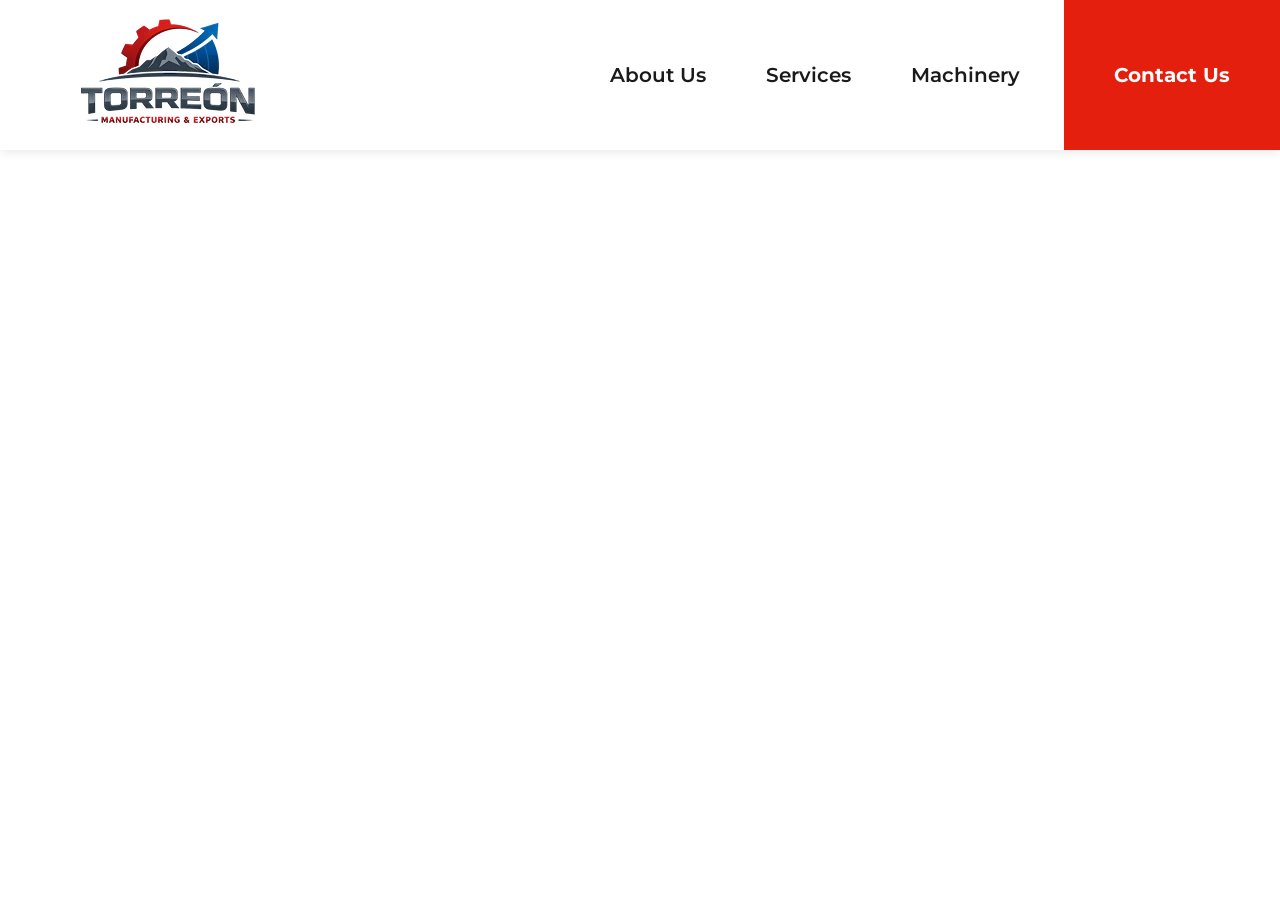
==== service.html @ be687e79 "juana la cubana hace un pulito" ====
<!DOCTYPE html>
<html lang="en">
<head>
<meta charset="UTF-8">
<meta name="viewport" content="width=device-width, initial-scale=1.0">
<title>Torreón Manufacturing & Exports</title>
<link href="https://fonts.googleapis.com/css2?family=Montserrat:wght@400;500;600;700;800&family=Open+Sans:wght@400;600&display=swap" rel="stylesheet">
<link rel="stylesheet" href="style.css">
</head>
<body>

    <nav>
  <div class="logo" onclick="showPage('home')">
    <img src="LOGO/LOGO.webp" alt="">
    
  </div>
  <div class="nav-links">
    <a onclick="showPage('home')" id="nav-about">About Us</a>
    <a onclick="showPage('services')" id="nav-services">Services</a>
    <a onclick="showPage('machinery')" id="nav-machinery">Machinery</a>
    <a class="btn-contact" onclick="openContact()">Contact Us</a>
  </div>
</nav>
    <div class="page" id="page-services">

  <div class="section-hero" style="background-image:url('https://images.unsplash.com/photo-1504328345606-18bbc8c9d7d1?w=1600&q=80');">
    <div class="section-hero-content">
      <h1>Our Services</h1>
      <p>We offer a wide range of machining, fabrication, engineering and manufacturing services for various industrial sectors. <strong>All of our services meet the highest quality standards thanks to our advanced technology and highly skilled team.</strong></p>
    </div>
  </div>

  <div class="from-facility">
    <div class="facility-left">
      <h2>From Our Facility<br>In Torreón, We Offer:</h2>
      <p>We focus on helping you maintain quality, reduce costs, and improve supply consistency.</p>
    </div>
    <ul class="facility-list">
      <li>CNC machining and precision manufacturing</li>
      <li>Production of custom components</li>
      <li>Local warehousing and inventory management</li>
      <li>Export and delivery of finished parts directly to your U.S. location</li>
    </ul>
  </div>

  <!-- CNC -->
  <div class="svc-detail">
    <img src="https://images.unsplash.com/photo-1565514020179-026b92b84bb6?w=700&q=80" alt="CNC Machining">
    <div class="svc-text">
      <h3>CNC Machining &amp; Manufacturing</h3>
      <p>We manufacture high-quality, dependable parts for U.S. companies seeking a cost-efficient and reliable partner in Mexico.</p>
    </div>
  </div>

  <!-- Custom Parts -->
  <div class="svc-detail reverse gray">
    <div class="svc-text">
      <h3>Custom Parts Manufacturing</h3>
      <p>We specialize in manufacturing custom components based on your technical requirements, drawings, or 3D models.</p>
      <p>Our team works closely with your engineers to deliver:</p>
      <ul>
        <li>Custom machined parts</li>
        <li>Prototype to production scaling</li>
        <li>Design-for-manufacturability support</li>
        <li>Parts made from a wide range of materials (steel, stainless, aluminum, alloys, etc.)</li>
      </ul>
    </div>
    <img src="https://images.unsplash.com/photo-1609220136736-443140cffec6?w=700&q=80" alt="Custom Parts">
  </div>

  <!-- Warehousing -->
  <div class="svc-detail">
    <img src="https://images.unsplash.com/photo-1586528116311-ad8dd3c8310d?w=700&q=80" alt="Warehousing">
    <div class="svc-text">
      <h3>Warehousing &amp; Inventory Management</h3>
      <p>We store your finished parts in our facility so you always have stock ready when needed.</p>
      <p>With our warehousing services, you can:</p>
      <ul>
        <li>Maintain local stock within a short drive to US Border</li>
        <li>Improve delivery speed</li>
        <li>Simplify logistics</li>
        <li>Reduce delays and unexpected costs</li>
      </ul>
    </div>
  </div>

  <!-- Export -->
  <div class="svc-detail reverse gray">
    <div class="svc-text">
      <h3>Export &amp; Delivery To The U.S.</h3>
      <p>Once your parts are ready, we handle exportation and deliver them directly to your door in the United States.</p>
      <p>You get:</p>
      <ul>
        <li>A single, streamlined partner</li>
        <li>Finished parts delivered to your facility</li>
        <li>No need to manage international shipping</li>
        <li>Reliable, on-time deliveries</li>
      </ul>
    </div>
    <img src="https://images.unsplash.com/photo-1601584115197-04ecc0da31d7?w=700&q=80" alt="Export">
  </div>

  <div class="other-services-section">
    <h2>Other Services</h2>
    <div class="other-grid">
      <div class="other-card reveal"><img src="https://images.unsplash.com/photo-1581091226825-a6a2a5aee158?w=500&q=80" alt="Conventional"><span>Conventional Machining And CNC</span></div>
      <div class="other-card reveal"><img src="https://images.unsplash.com/photo-1518770660439-4636190af475?w=500&q=80" alt="Measuring"><span>Coordinate Measuring Machine</span></div>
      <div class="other-card reveal"><img src="https://images.unsplash.com/photo-1570126618953-d437176e8c79?w=500&q=80" alt="Boilermaking"><span>Boilermaking</span></div>
      <div class="other-card reveal"><img src="https://images.unsplash.com/photo-1504307651254-35680f356dfd?w=500&q=80" alt="Engineering"><span>Engineering And Design</span></div>
      <div class="other-card reveal"><img src="https://images.unsplash.com/photo-1561154464-82e9adf32764?w=500&q=80" alt="Laser"><span>Laser Cutting And Bending</span></div>
      <div class="other-card reveal"><img src="https://images.unsplash.com/photo-1558618666-fcd25c85cd64?w=500&q=80" alt="Powder"><span>Powder Coat Painting</span></div>
    </div>
  </div>

  <div class="get-in-touch-band">
    <div class="touch-left"><h2>Get In Touch With Us</h2><p>Our team is here to answer your questions, review your project, or provide a quote for your parts.</p></div>
    <div class="touch-right">
      <div class="contact-item"><div class="contact-icon"><svg viewBox="0 0 24 24" fill="none" stroke="currentColor" stroke-width="2"><path d="M4 4h16c1.1 0 2 .9 2 2v12c0 1.1-.9 2-2 2H4c-1.1 0-2-.9-2-2V6c0-1.1.9-2 2-2z"/><polyline points="22,6 12,13 2,6"/></svg></div><div><h4>Send us an email</h4><p>sales@gmail.com</p></div></div>
      <div class="contact-item"><div class="contact-icon"><svg viewBox="0 0 24 24" fill="none" stroke="currentColor" stroke-width="2"><path d="M22 16.92v3a2 2 0 0 1-2.18 2 19.79 19.79 0 0 1-8.63-3.07A19.5 19.5 0 0 1 4.69 12 19.79 19.79 0 0 1 1.61 3.34 2 2 0 0 1 3.6 1.16h3a2 2 0 0 1 2 1.72c.13.88.36 1.75.7 2.81a2 2 0 0 1-.45 2.11L7.91 8.9a16 16 0 0 0 6 6l.92-.92a2 2 0 0 1 2.11-.45c1.06.34 1.93.57 2.81.7A2 2 0 0 1 22 16.92z"/></svg></div><div><h4>Give us a call</h4><p>(000) 000 0000</p></div></div>
    </div>
  </div>

  <footer>
    <div class="footer-brand"><svg viewBox="0 0 52 52" width="44" height="44" fill="none"><circle cx="26" cy="26" r="24" fill="#222" stroke="#c0392b" stroke-width="2.5"/><polygon points="8,41 21,19 34,41" fill="#c0392b"/><polygon points="25,41 36,21 47,41" fill="#777"/><polygon points="20,21 26,9 32,21 26,17" fill="#fff" opacity=".9"/></svg><div class="brand-name">TORREÓN</div><div class="footer-sub">Manufacturing &amp; Exports</div><div class="footer-copy">Torreón Manufacturing &amp; Exports 2026</div><div class="footer-dev">Developed by A W Software</div></div>
    <div class="footer-col"><a onclick="showPage('home')">About Us</a><a onclick="showPage('services')">Services</a><a onclick="showPage('machinery')">Machinery</a></div>
    <div class="footer-col"><h5>Contact Us</h5><p>(000) 000 0000</p><p>sales@gmail.com</p></div>
  </footer>
</div>
</body>
</html>
---- style.css ----
*, *::before, *::after { box-sizing: border-box; margin: 0; padding: 0; }
:root {
  --red: #e41f0d; --dark-red: #e41f0d;
  --dark: #1a1a1a; --gray: #555;
  --light-gray: #f5f5f5; --white: #fff;
}
body { font-family: 'Open Sans', sans-serif; color: var(--dark); overflow-x: hidden; }

@font-face {
  font-family: 'Anuphan';
  src: url('../fonts/Anuphan-Regular.ttf') format('truetype');
  font-weight: 400;
  font-style: normal;
}

@font-face {
  font-family: 'Anuphan';
  src: url('../fonts/Anuphan-Bold.ttf') format('truetype');
  font-weight: 700;
  font-style: normal;
}

/* ===================== NAV ===================== */
nav {
  position: fixed; top: 0; left: 0; right: 0; z-index: 1000;
  display: flex; align-items: center; justify-content: space-between;
  background: var(--white); padding: 0 0 0 60px; height: 150px;
  box-shadow: 0 2px 10px rgba(0,0,0,0.09);
}
.logo { display: flex; align-items: center; gap: 10px; text-decoration: none; cursor: pointer; }
.logo-text .brand { font-family: 'Montserrat', sans-serif; font-weight: 800; font-size: 17px; color: var(--dark); letter-spacing: 1px; display: block; }
.logo-text .sub { font-size: 8.5px; color: var(--gray); letter-spacing: 2px; text-transform: uppercase; display: block; }
.nav-links { display: flex; align-items: center; gap: 28px; }
.nav-links a {
  text-decoration: none; color: var(--dark); font-family: 'Montserrat', sans-serif;
  font-weight: 600; font-size: 20px; padding: 8px 16px; transition: color .2s; cursor: pointer;
}
.nav-links a:hover, .nav-links a.active { color: var(--red); }

.nav-links .btn-contact {
  background: var(--red);
  color: #fff !important;
  font-weight: 700;
  padding: 0 50px;
  height: 150px;
  display: flex; 
  align-items: center;
  margin-left: 0px;
}
.nav-links .btn-contact:hover { background: var(--dark-red); }

/* ===================== PAGES ===================== */
.page { display: none; margin-top: 64px; }
.page.active { display: block; }

/* ===================== SHARED COMPONENTS ===================== */
.section-hero {
  position: relative; min-height: 340px;
  display: flex; align-items: flex-end; padding: 0 80px 50px;
  background-size: cover; background-position: center;
}
.section-hero::before { content:''; position:absolute; inset:0; background: linear-gradient(to bottom, rgba(0,0,0,.45) 0%, rgba(0,0,0,.7) 100%); }
.section-hero-content { position: relative; z-index: 1; max-width: 700px; }
.section-hero-content h1 { font-family: 'Montserrat', sans-serif; font-weight: 800; font-size: clamp(32px,4vw,48px); color: #fff; margin-bottom: 14px; line-height: 1.1; }
.section-hero-content p { color: rgba(255,255,255,.85); font-size: 14px; line-height: 1.7; max-width: 600px; }
.section-hero-content strong { color: #fff; }

.get-in-touch-band {
  background: 
              url('BANNERS/BANNER\ CONTACTO.webp') center/cover no-repeat;
  display: grid; grid-template-columns: 1fr 1fr; align-items: center; gap: 450px; padding: 200px 180px;
}
.touch-left h2 { font-family: 'Montserrat', sans-serif; font-weight: 800; font-size: 34px; color: #fff; margin-bottom: 14px; }
.touch-left p { color: rgba(255,255,255,.8); font-size: 14px; line-height: 1.7; max-width: 360px; }
.touch-right { display: flex; flex-direction: column; gap: 20px; }
.contact-item { display: flex; align-items: center; gap: 16px; }
.contact-icon { width: 56px; height: 56px; background: rgb(255, 255, 255); ; display: flex; align-items: center; justify-content: center; flex-shrink: 0; }

.contact-item h4 { font-family: 'Montserrat', sans-serif; font-weight: 700; font-size: 14px; color: #fff; margin-bottom: 3px; }
.contact-item p { font-size: 13px; color: rgba(255,255,255,.75); }

footer {
  background: #111; padding: 50px 80px;
  display: grid; grid-template-columns: 1.2fr 1fr 1fr; gap: 40px; align-items: start;
}
.footer-brand .brand-name { font-family: 'Montserrat', sans-serif; font-weight: 800; font-size: 15px; color: #fff; margin-top: 12px; }
.footer-brand .footer-sub { font-size: 9px; color: #777; letter-spacing: 2px; text-transform: uppercase; margin-top: 2px; }
.footer-brand .footer-copy { font-size: 12px; color: #777; margin-top: 10px; }
.footer-brand .footer-dev { font-size: 11px; color: #555; margin-top: 4px; }
.footer-col h5 { font-family: 'Montserrat', sans-serif; font-weight: 700; font-size: 12px; color: #fff; margin-bottom: 14px; text-transform: uppercase; letter-spacing: 1px; }
.footer-col a { display: block; color: #999; font-size: 13px; text-decoration: none; margin-bottom: 8px; transition: color .2s; cursor: pointer; }
.footer-col a:hover { color: #fff; }
.footer-col p { color: #999; font-size: 13px; margin-bottom: 8px; }

.btn-red {
  display: inline-block;
  background: var(--red);
  color: #fff;
  font-family: 'Montserrat', sans-serif;
  font-weight: 700;
  font-size: 14px;
  padding: 16px 38px;
  text-decoration: none;
  letter-spacing: .5px;
  transition: all .25s ease;
  border: none;
}

.btn-red:hover {
  background: #a93226;
  transform: translateY(-2px);
}

/* scroll reveal */
.reveal { opacity: 0; transform: translateY(26px); transition: opacity .5s ease, transform .5s ease; }
.reveal.visible { opacity: 1; transform: translateY(0); }

/* ===================== HOME ===================== */
/*#hero-section {
  position: relative; height: calc(100vh - 64px); min-height: 520px;
  display: flex; align-items: center;
  background: linear-gradient(to right, rgba(0,0,0,.78) 50%, rgba(0,0,0,.38) 100%),
              url('BANNERS/BANNER\ INICIO.webp') center/cover no-repeat;
}*/
#hero-section {
  position: relative;
  height: calc(100vh - 110px);
  min-height: 600px;
  display: flex;
  align-items: center;
  background:
   
    url('BANNERS/BANNER\ INICIO.webp') center/cover no-repeat;
}

.hero-content { padding: 0 80px 130px; max-width: 700px; }
/*.hero-content h1 { font-family: 'Montserrat', sans-serif; font-weight: 800; font-size: clamp(30px,5vw,56px); color: #fff; line-height: 1.1; margin-bottom: 22px; }*/
.hero-content h1 {
  font-family: 'Montserrat', sans-serif;
  font-weight: 800;
  font-size: clamp(38px,5vw,64px);
  color: #fff;
  line-height: 1.1;
  margin-bottom: 24px;
  max-width: 750px;
}
.hero-content p {
  color: rgba(255,255,255,.9);
  font-size: 16px;
  line-height: 1.8;
  margin-bottom: 40px;
  max-width: 520px;
}
/* ===================== HERO ICON CARDS (ESTILO EXACTO IMAGEN) ===================== */

.hero-icons {
  position: absolute;
  bottom: -30px;
  left: 80px;
  right: 80px;

  display: grid;
  grid-template-columns: repeat(4, 1fr);
  gap: 22px; /* separación entre cards */

  background: transparent; /* quitamos fondo general */
}

.hero-icon-item {
  background: #efefef; /* gris claro como en la imagen */
  padding: 30px 20px;

  display: flex;
  flex-direction: column;
  align-items: center;
  justify-content: center;
  gap: 14px;

  text-align: center;

  box-shadow: 0 8px 18px rgba(0,0,0,.12); /* sombra más corta */
  border-radius: 2px; /* casi cuadradas */
  transition: transform .2s ease, box-shadow .2s ease;
}

.hero-icon-item:hover {
  transform: translateY(-4px);
  box-shadow: 0 12px 24px rgba(0,0,0,.18);
}

.hero-icon-item svg {
  width: 32px;
  height: 32px;
  color: var(--red);
}

.hero-icon-item {
  font-weight: 600;
  font-size: 15px;
  color: #333;
}

.hero-icon-item svg {
  color: var(--red);
  width: 36px;
  height: 36px;
}
.hero-icon-item:last-child { border-right: none; }
.hero-icon-item svg { color: var(--red); width: 34px; height: 34px; }

/* What We Do */
#what-we-do { background: #fff; padding: 80px; }
.section-title { font-family: 'Montserrat', sans-serif; font-weight: 800; font-size: 32px; text-align: center; margin-bottom: 12px; }
.section-sub { text-align: center; color: var(--gray); font-size: 14px; line-height: 1.8; max-width: 600px; margin: 0 auto 50px; }
.services-grid { display: grid; grid-template-columns: 1fr 1fr; gap: 18px; max-width: 900px; margin: 0 auto; }
.service-card { overflow: hidden; border: 1px solid #e8e8e8; cursor: pointer; }
.service-card img { width: 100%; height: 210px; object-fit: cover; display: block; transition: transform .4s; }
.service-card:hover img { transform: scale(1.05); }
.service-card-label { padding: 14px 18px; font-family: 'Montserrat', sans-serif; font-weight: 700; font-size: 13px; }
.btn-center { text-align: center; margin-top: 40px; }

/* Tariff Band */
#tariff-band {
  padding: 72px 80px;
  background: 
              url('BANNERS/BANNER-2.webp') center/cover no-repeat;
  display: flex; align-items: center;
}
.band-content { display: flex; align-items: center; gap: 70px; }
#tariff-band h2 { font-family: 'Montserrat', sans-serif; font-weight: 800; font-size: clamp(28px,4vw,50px); color: #fff; line-height: 1.2; }

/* Why Us 
#why-us { background: #fff; padding: 80px; }
.why-grid { display: grid; grid-template-columns: 1fr 1fr; gap: 36px; max-width: 880px; margin: 50px auto 0; }
.why-card { display: flex; align-items: flex-start; gap: 16px; }
.why-icon { flex-shrink: 0; width: 44px; height: 44px; background: #fdf0f0; display: flex; align-items: center; justify-content: center; border: 1px solid #f5d0d0; }
.why-icon svg { width: 22px; height: 22px; color: var(--red); }
.why-card h4 { font-family: 'Montserrat', sans-serif; font-weight: 700; font-size: 13px; margin-bottom: 6px; }
.why-card p { font-size: 13px; color: var(--gray); line-height: 1.65; }*/
/* ===================== WHY US SECTION ===================== */

#why-us {
  background: #e9e9e9; /* gris claro del fondo */
  padding: 110px 80px;
}

.section-title {
  text-align: center;
  font-size: 34px;
  font-weight: 700;
  margin-bottom: 70px;
  color: #2b2b2b;
}

/* GRID 2 COLUMNAS */
.why-grid {
  display: grid;
  grid-template-columns: repeat(2, 1fr);
  gap: 70px 80px; /* vertical horizontal */
}

/* CARD HORIZONTAL */
.why-card {
  display: flex;
  align-items: flex-start;
  gap: 28px;
}

/* ICONO CUADRADO */
.why-icon {
  width: 82px;
  height: 82px;
  min-width: 82px;

  background: #f3f3f3;
  display: flex;
  align-items: center;
  justify-content: center;

  box-shadow: 0 12px 25px rgba(0,0,0,.15);
}

.why-icon img,
.why-icon svg {
  width: 38px;
  height: 38px;
  color: #c0392b;
  fill: #c0392b;
}

/* TEXTO */
.why-card h4 {
  font-size: 22px;
  font-weight: 700;
  margin-bottom: 12px;
  color: #2d2d2d;
}

.why-card p {
  font-size: 17px;
  line-height: 1.7;
  color: #444;
  max-width: 480px;
}

@media (max-width: 900px) {

  #why-us {
    padding: 80px 24px;
  }

  .why-grid {
    grid-template-columns: 1fr;
    gap: 50px;
  }

  .why-card {
    gap: 20px;
  }

  .why-icon {
    width: 70px;
    height: 70px;
  }

  .why-card h4 {
    font-size: 20px;
  }

  .why-card p {
    font-size: 16px;
  }
}


/* Mission */
#mission { background: #fff; padding: 80px; text-align: center; }
.mission-wrap { position: relative; display: inline-block; width: 100%; max-width: 720px; min-height: 300px; }
.mission-map { width: 100%; opacity: .06; display: block; }
.mission-text { position: absolute; top: 50%; left: 50%; transform: translate(-50%, -50%); width: 100%; padding: 0 60px; }
.mission-text h2 { font-family: 'Montserrat', sans-serif; font-weight: 800; font-size: 28px; margin-bottom: 16px; }
.mission-text p { color: var(--gray); font-size: 14px; line-height: 1.85; max-width: 560px; margin: 0 auto; }

/* ===================== SERVICES ===================== */
.from-facility {
  display: grid; grid-template-columns: 1fr 1fr; gap: 60px; align-items: start;
  padding: 70px 80px; background: #fff;
}
.facility-left h2 { font-family: 'Montserrat', sans-serif; font-weight: 800; font-size: 26px; margin-bottom: 16px; line-height: 1.35; }
.facility-left p { color: var(--gray); font-size: 14px; line-height: 1.7; }
.facility-list { list-style: none; border: 1px solid #e8e8e8; padding: 10px 0; }
.facility-list li { padding: 14px 20px 14px 36px; font-size: 14px; color: var(--dark); border-bottom: 1px solid #f0f0f0; position: relative; }
.facility-list li:last-child { border-bottom: none; }
.facility-list li::before { content: '•'; position: absolute; left: 16px; color: var(--red); font-size: 18px; line-height: 1.5; }

.svc-detail { display: grid; grid-template-columns: 1fr 1fr; align-items: center; padding: 60px 80px; gap: 60px; }
.svc-detail.gray { background: var(--light-gray); }
.svc-detail img { width: 100%; height: 280px; object-fit: cover; display: block; }
.svc-detail.reverse img { order: 2; }
.svc-detail.reverse .svc-text { order: 1; }
.svc-detail h3 { font-family: 'Montserrat', sans-serif; font-weight: 800; font-size: 22px; margin-bottom: 14px; }
.svc-detail p { color: var(--gray); font-size: 14px; line-height: 1.7; margin-bottom: 14px; }
.svc-detail ul { list-style: none; }
.svc-detail ul li { position: relative; padding: 5px 0 5px 20px; font-size: 13px; color: var(--dark); }
.svc-detail ul li::before { content: '•'; position: absolute; left: 0; color: var(--red); font-weight: 900; }

.other-services-section { padding: 70px 80px; background: #fff; }
.other-services-section h2 { font-family: 'Montserrat', sans-serif; font-weight: 800; font-size: 28px; margin-bottom: 36px; }
.other-grid { display: grid; grid-template-columns: repeat(3, 1fr); gap: 18px; }
.other-card { overflow: hidden; cursor: pointer; border: 1px solid #e8e8e8; }
.other-card img { width: 100%; height: 160px; object-fit: cover; display: block; transition: transform .35s; }
.other-card:hover img { transform: scale(1.06); }
.other-card span { display: block; padding: 12px 14px; font-family: 'Montserrat', sans-serif; font-weight: 700; font-size: 13px; background: #fff; }

/* ===================== MACHINERY ===================== */
.machinery-grid {
  display: grid; grid-template-columns: repeat(3, 1fr); gap: 20px;
  padding: 70px 80px; background: #fff;
}
.machine-card {
  border: 1px solid #e8e8e8; padding: 36px 24px 28px; text-align: center;
  transition: box-shadow .25s, transform .25s;
} 
.machine-card:hover { box-shadow: 0 8px 28px rgba(0,0,0,.1); transform: translateY(-3px); }
.machine-icon { width: 60px; height: 60px; margin: 0 auto 18px; background: #fdf0f0; display: flex; align-items: center; justify-content: center; border: 1px solid #f5d0d0; }
.machine-icon svg { width: 30px; height: 30px; color: var(--red); }
.machine-card h3 { font-family: 'Montserrat', sans-serif; font-weight: 700; font-size: 14px; margin-bottom: 10px; }
.machine-card p { color: var(--gray); font-size: 13px; line-height: 1.65; }

.indiana-band { display: flex; align-items: center; gap: 50px; padding: 60px 80px; background: #fff; }
.indiana-band h2 { font-family: 'Montserrat', sans-serif; font-weight: 800; font-size: 30px; line-height: 1.35; }

/* ===================== CONTACT PANEL ===================== */
.overlay { display: none; position: fixed; inset: 0; z-index: 2000; background: rgba(0,0,0,.5); }
.overlay.active { display: flex; justify-content: flex-end; }
.contact-panel { background: #fff; width: 440px; height: 100%; overflow-y: auto; padding: 64px 50px; position: relative; animation: slideIn .3s ease; }
@keyframes slideIn { from { transform: translateX(100%); } to { transform: translateX(0); } }
.close-btn { position: absolute; top: 20px; right: 20px; background: none; border: 1px solid #ccc; width: 32px; height: 32px; cursor: pointer; font-size: 16px; display: flex; align-items: center; justify-content: center; }
.contact-panel h2 { font-family: 'Montserrat', sans-serif; font-weight: 800; font-size: 30px; margin-bottom: 14px; }
.contact-panel > p { color: var(--gray); font-size: 14px; line-height: 1.7; margin-bottom: 40px; }
.panel-item { display: flex; align-items: center; gap: 16px; margin-bottom: 22px; }
.panel-icon { width: 46px; height: 46px; background: #fff0f0; border: 1px solid #f5c6c6; display: flex; align-items: center; justify-content: center; flex-shrink: 0; }
.panel-icon svg { width: 20px; height: 20px; color: var(--red); }
.panel-item h4 { font-family: 'Montserrat', sans-serif; font-weight: 700; font-size: 14px; margin-bottom: 3px; }
.panel-item p { font-size: 13px; color: var(--gray); }
.panel-footer { margin-top: 60px; font-size: 12px; color: #bbb; }

/* ===================== RESPONSIVE ===================== */
@media(max-width:900px){
  nav { padding: 0 20px; }
  .hero-content { padding: 0 24px 150px; }
  .hero-icons { grid-template-columns: repeat(2,1fr); }
  #what-we-do,#why-us,#mission,#tariff-band { padding: 50px 24px; }
  .services-grid,.why-grid { grid-template-columns: 1fr; }
  .section-hero { padding: 0 24px 40px; min-height: 260px; }
  .from-facility { grid-template-columns: 1fr; padding: 50px 24px; gap: 30px; }
  .svc-detail { grid-template-columns: 1fr; padding: 50px 24px; gap: 28px; }
  .svc-detail.reverse img { order: 0; }
  .other-services-section { padding: 50px 24px; }
  .other-grid { grid-template-columns: repeat(2,1fr); }
  .machinery-grid { grid-template-columns: 1fr 1fr; padding: 50px 24px; }
  .indiana-band { padding: 50px 24px; flex-direction: column; gap: 30px; }
  .get-in-touch-band { grid-template-columns: 1fr; padding: 50px 24px; gap: 36px; }
  footer { grid-template-columns: 1fr; padding: 40px 24px; }
  .contact-panel { width: 100%; padding: 50px 24px; }
  .band-content { flex-direction: column; gap: 30px; }
}
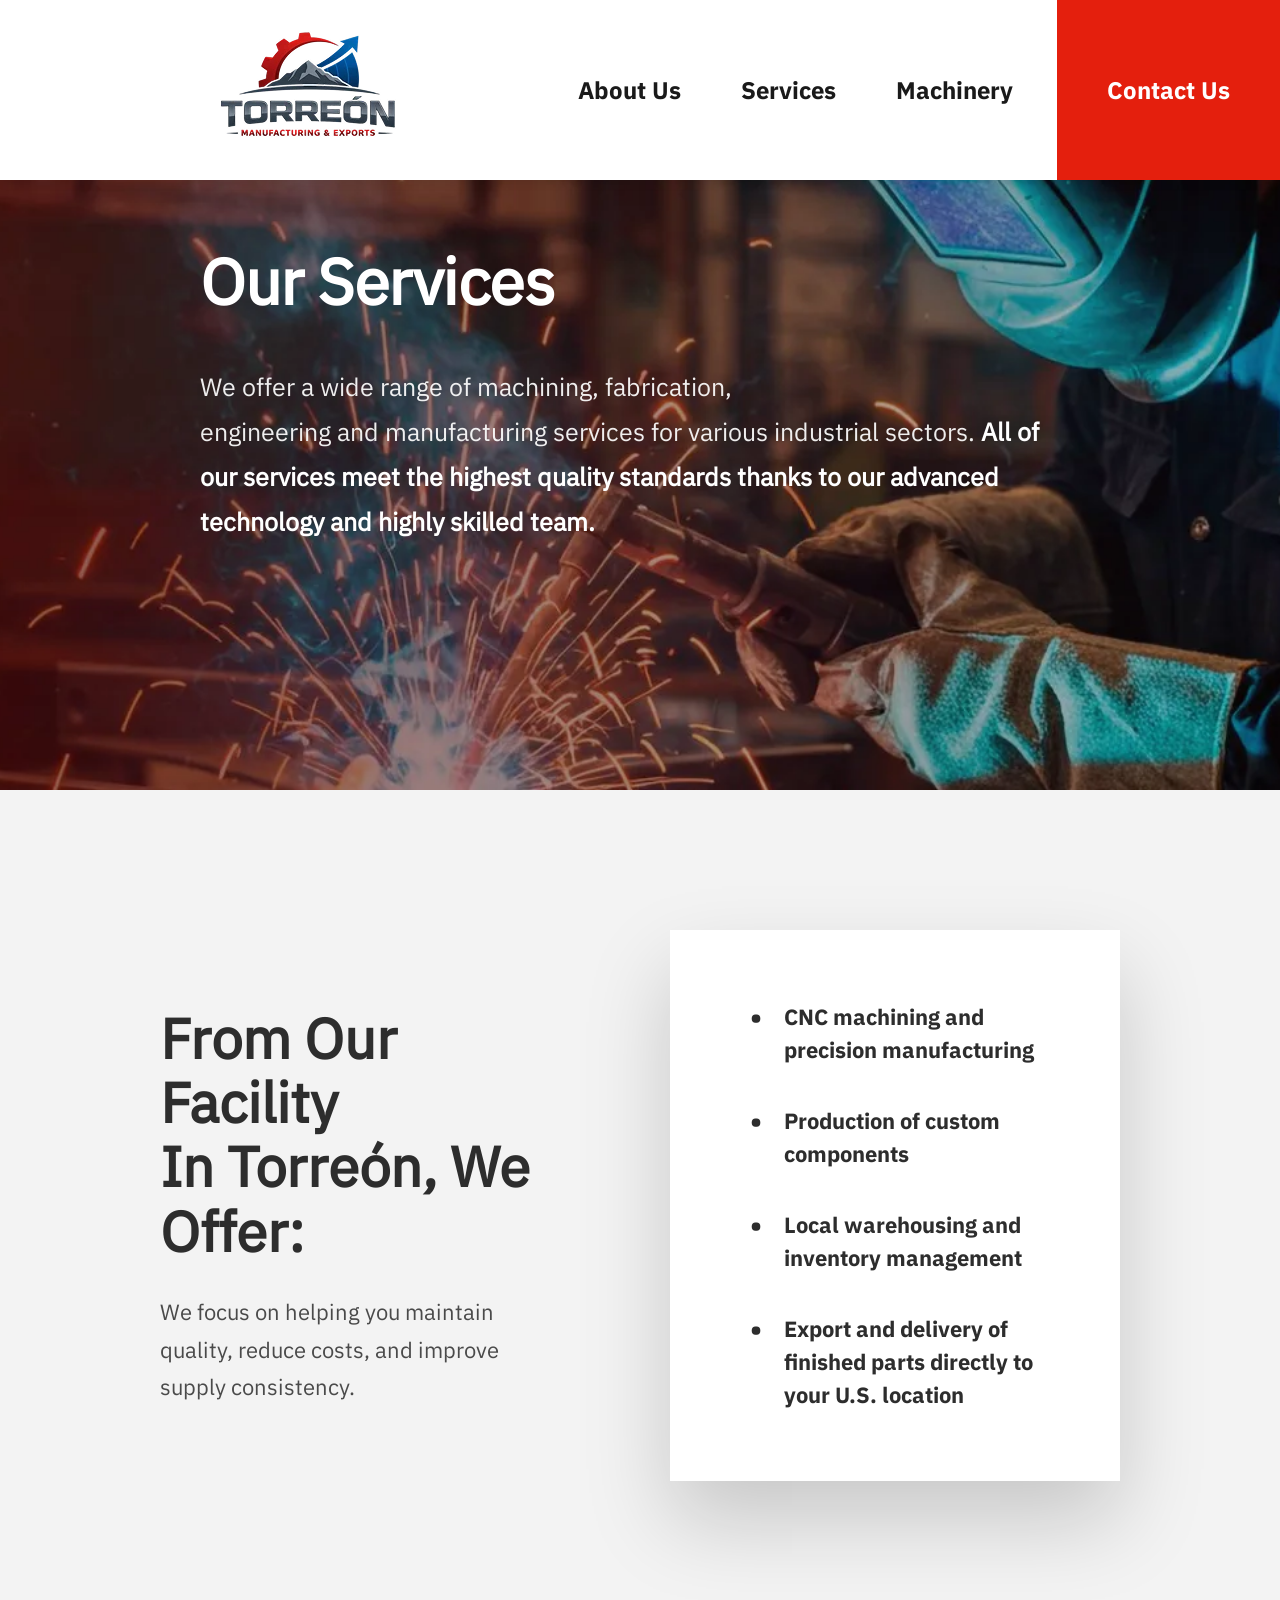
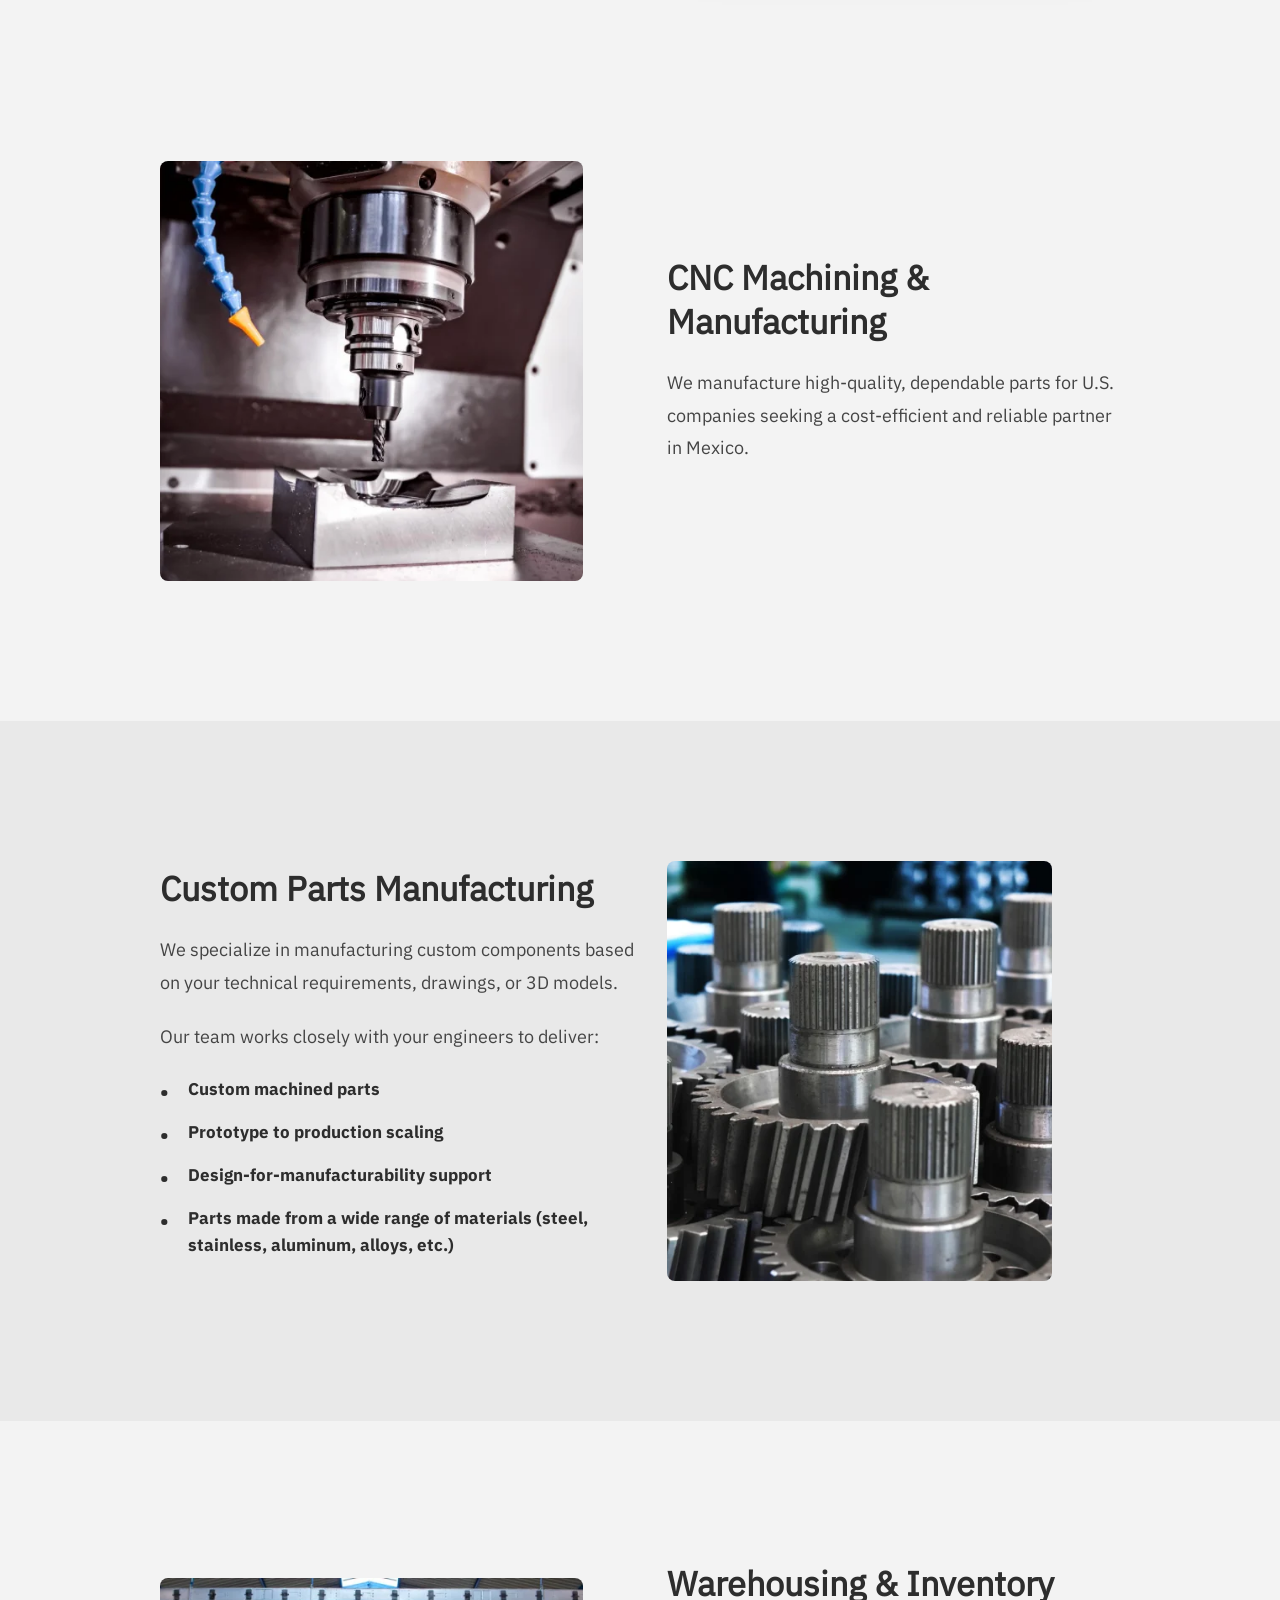
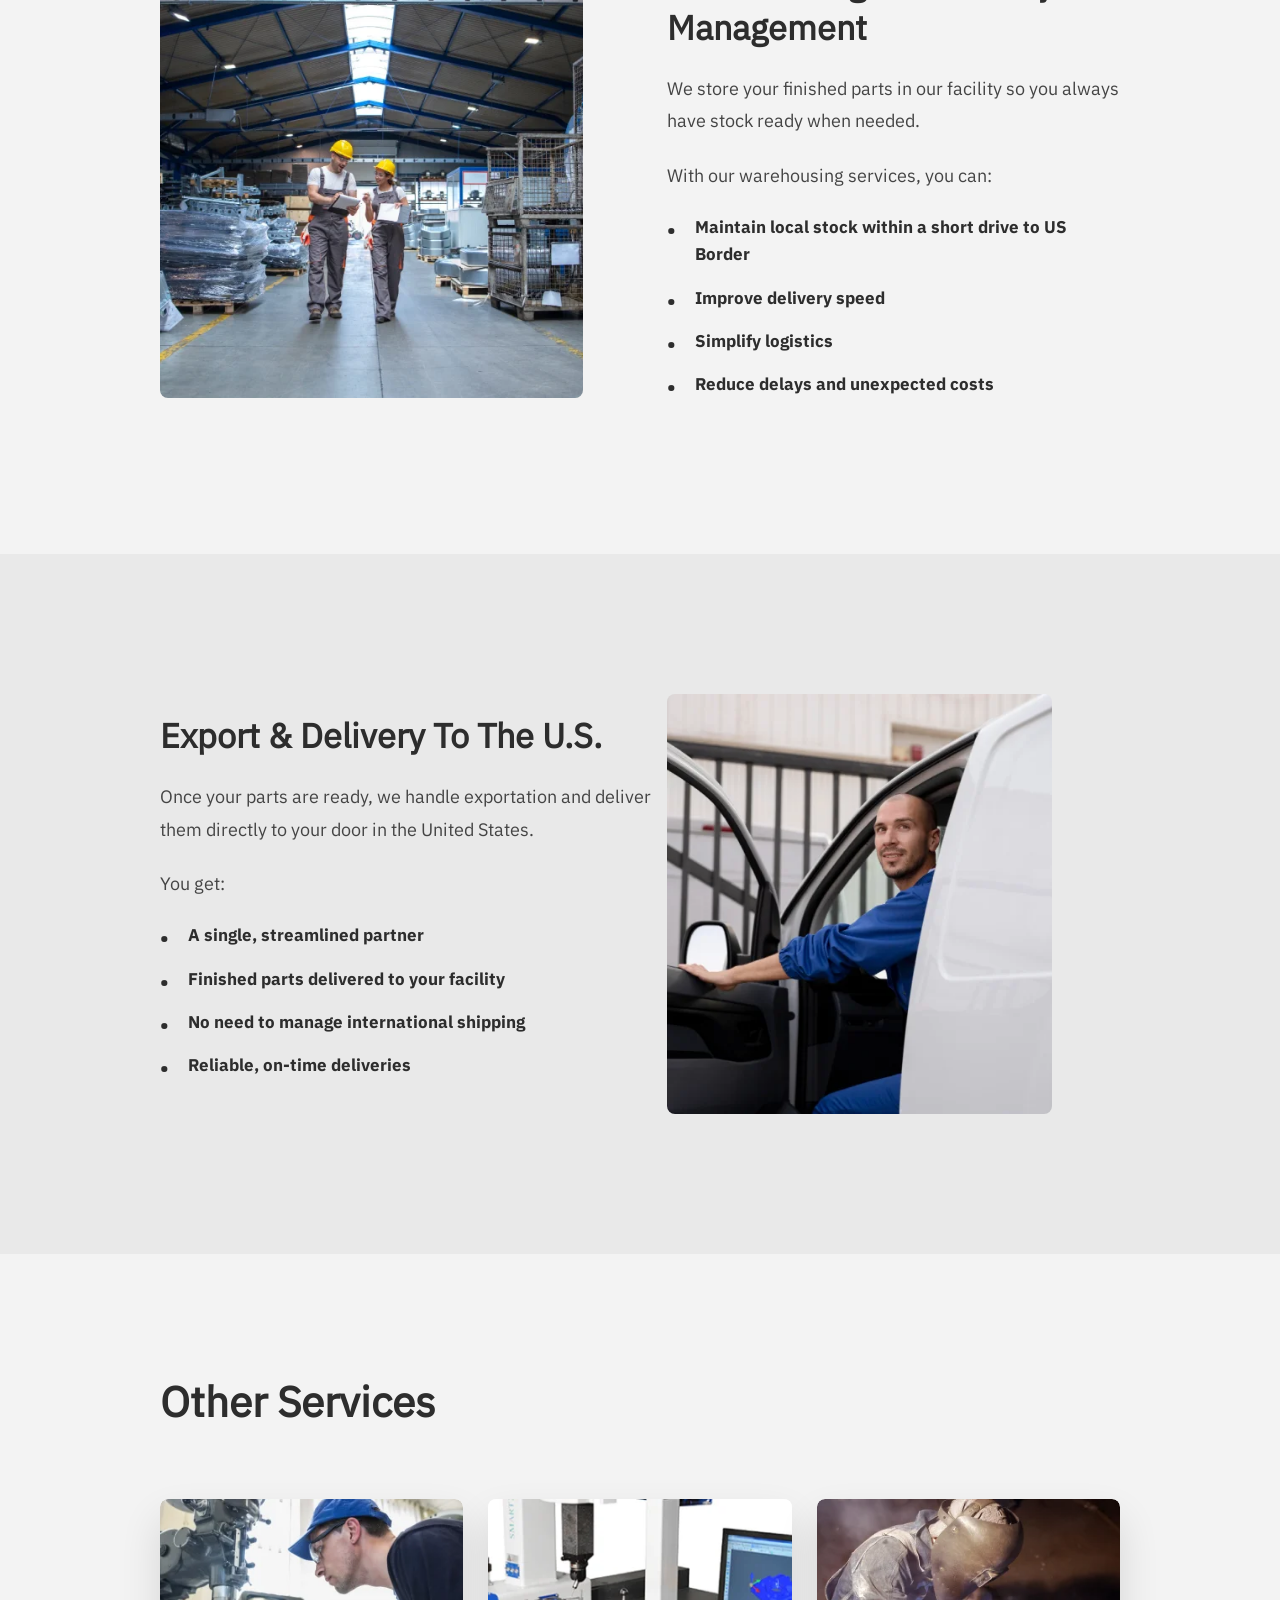
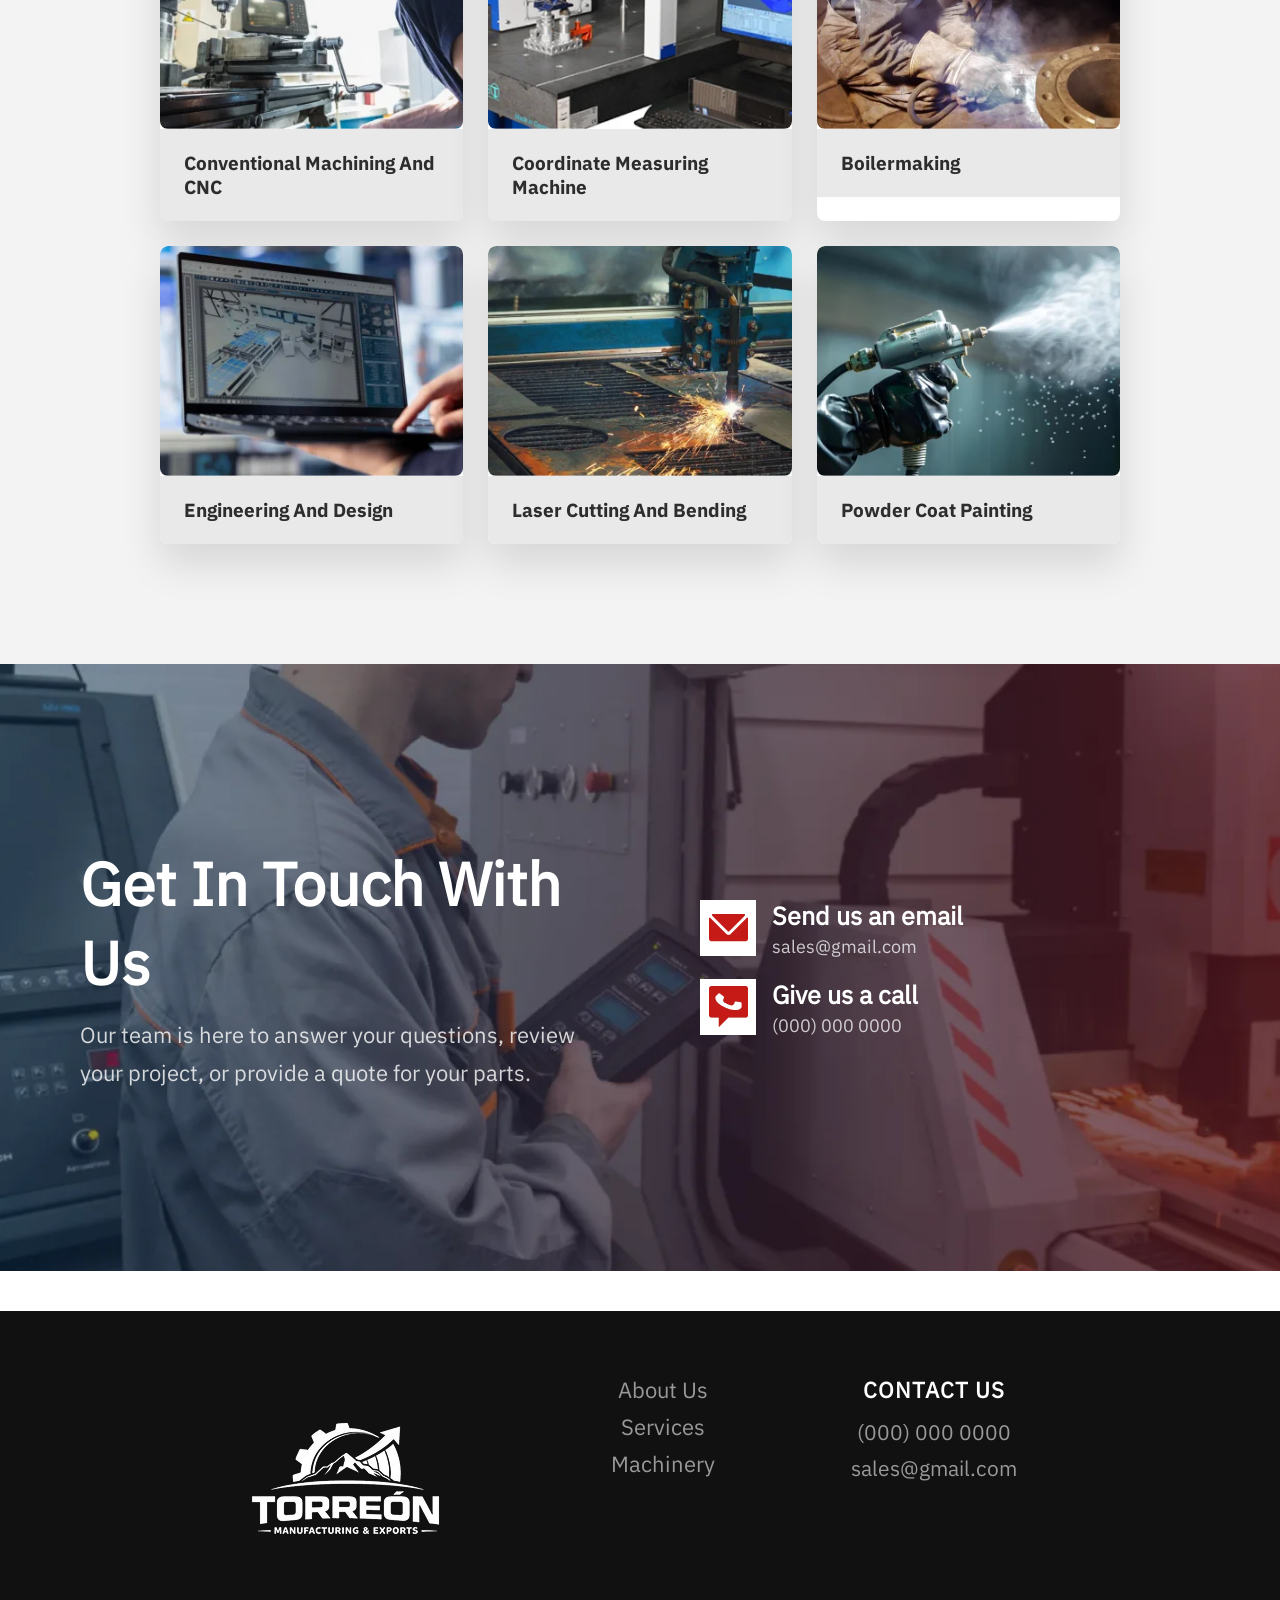
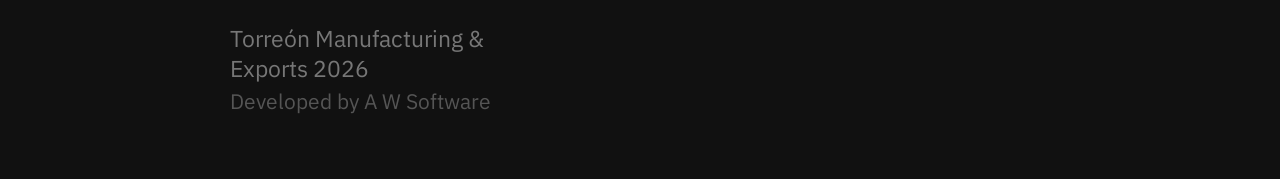
==== commit a7200695: "baila como juan la cubana" ====
--- a/service.html
+++ b/service.html
@@ -5,28 +5,17 @@
 <meta name="viewport" content="width=device-width, initial-scale=1.0">
 <title>Torreón Manufacturing & Exports</title>
 <link href="https://fonts.googleapis.com/css2?family=Montserrat:wght@400;500;600;700;800&family=Open+Sans:wght@400;600&display=swap" rel="stylesheet">
-<link rel="stylesheet" href="style.css">
+<link rel="stylesheet" href="styles/style.css">
 </head>
 <body>
+   <div id="nav-container"></div>
 
-    <nav>
-  <div class="logo" onclick="showPage('home')">
-    <img src="LOGO/LOGO.webp" alt="">
-    
-  </div>
-  <div class="nav-links">
-    <a onclick="showPage('home')" id="nav-about">About Us</a>
-    <a onclick="showPage('services')" id="nav-services">Services</a>
-    <a onclick="showPage('machinery')" id="nav-machinery">Machinery</a>
-    <a class="btn-contact" onclick="openContact()">Contact Us</a>
-  </div>
-</nav>
-    <div class="page" id="page-services">
-
-  <div class="section-hero" style="background-image:url('https://images.unsplash.com/photo-1504328345606-18bbc8c9d7d1?w=1600&q=80');">
+  <div class="section-hero" style="background-image:url('../images/BANNERS/BANNER SERVICES.webp');">
     <div class="section-hero-content">
       <h1>Our Services</h1>
-      <p>We offer a wide range of machining, fabrication, engineering and manufacturing services for various industrial sectors. <strong>All of our services meet the highest quality standards thanks to our advanced technology and highly skilled team.</strong></p>
+      <br>
+      <p>We offer a wide range of machining, fabrication, </p>
+      <p>engineering and manufacturing services for various industrial sectors. <strong>All of our services meet the highest quality standards thanks to our advanced technology and highly skilled team.</strong></p>
     </div>
   </div>
 
@@ -45,7 +34,7 @@
 
   <!-- CNC -->
   <div class="svc-detail">
-    <img src="https://images.unsplash.com/photo-1565514020179-026b92b84bb6?w=700&q=80" alt="CNC Machining">
+    <img src="../images/IMAGENES SERVICIOS/CNC Machining & Manufacturing.webp" alt="CNC Machining">
     <div class="svc-text">
       <h3>CNC Machining &amp; Manufacturing</h3>
       <p>We manufacture high-quality, dependable parts for U.S. companies seeking a cost-efficient and reliable partner in Mexico.</p>
@@ -65,12 +54,12 @@
         <li>Parts made from a wide range of materials (steel, stainless, aluminum, alloys, etc.)</li>
       </ul>
     </div>
-    <img src="https://images.unsplash.com/photo-1609220136736-443140cffec6?w=700&q=80" alt="Custom Parts">
+    <img src="../images/IMAGENES SERVICIOS/Custom Parts Manufacturing.webp" alt="Custom Parts">
   </div>
 
   <!-- Warehousing -->
   <div class="svc-detail">
-    <img src="https://images.unsplash.com/photo-1586528116311-ad8dd3c8310d?w=700&q=80" alt="Warehousing">
+    <img src="../images/IMAGENES SERVICIOS/Warehousing & ÔÇ¿Inventory Management.webp" alt="Warehousing">
     <div class="svc-text">
       <h3>Warehousing &amp; Inventory Management</h3>
       <p>We store your finished parts in our facility so you always have stock ready when needed.</p>
@@ -97,34 +86,45 @@
         <li>Reliable, on-time deliveries</li>
       </ul>
     </div>
-    <img src="https://images.unsplash.com/photo-1601584115197-04ecc0da31d7?w=700&q=80" alt="Export">
+    <img src="../images/IMAGENES SERVICIOS/Export & Delivery to the U.webp" alt="Export">
   </div>
 
   <div class="other-services-section">
     <h2>Other Services</h2>
     <div class="other-grid">
-      <div class="other-card reveal"><img src="https://images.unsplash.com/photo-1581091226825-a6a2a5aee158?w=500&q=80" alt="Conventional"><span>Conventional Machining And CNC</span></div>
-      <div class="other-card reveal"><img src="https://images.unsplash.com/photo-1518770660439-4636190af475?w=500&q=80" alt="Measuring"><span>Coordinate Measuring Machine</span></div>
-      <div class="other-card reveal"><img src="https://images.unsplash.com/photo-1570126618953-d437176e8c79?w=500&q=80" alt="Boilermaking"><span>Boilermaking</span></div>
-      <div class="other-card reveal"><img src="https://images.unsplash.com/photo-1504307651254-35680f356dfd?w=500&q=80" alt="Engineering"><span>Engineering And Design</span></div>
-      <div class="other-card reveal"><img src="https://images.unsplash.com/photo-1561154464-82e9adf32764?w=500&q=80" alt="Laser"><span>Laser Cutting And Bending</span></div>
-      <div class="other-card reveal"><img src="https://images.unsplash.com/photo-1558618666-fcd25c85cd64?w=500&q=80" alt="Powder"><span>Powder Coat Painting</span></div>
+      <div class="other-card reveal"><img src="../images/IMAGENES SERVICIOS/Conventional Machining and CNC.webp" alt="Conventional"><span>Conventional Machining And CNC</span></div>
+      <div class="other-card reveal"><img src="../images/IMAGENES SERVICIOS/Coordinate Measuring Machine.webp" alt="Measuring"><span>Coordinate Measuring Machine</span></div>
+      <div class="other-card reveal"><img src="../images/IMAGENES SERVICIOS/Boilermaking.webp" alt="Boilermaking"><span>Boilermaking</span></div>
+      <div class="other-card reveal"><img src="../images/IMAGENES SERVICIOS/Engineering and Design.webp" alt="Engineering"><span>Engineering And Design</span></div>
+      <div class="other-card reveal"><img src="../images/IMAGENES SERVICIOS/Laser cutting and bending.webp" alt="Laser"><span>Laser Cutting And Bending</span></div>
+      <div class="other-card reveal"><img src="../images/IMAGENES SERVICIOS/Powder Coat painting.webp" alt="Powder"><span>Powder Coat Painting</span></div>
     </div>
   </div>
 
   <div class="get-in-touch-band">
     <div class="touch-left"><h2>Get In Touch With Us</h2><p>Our team is here to answer your questions, review your project, or provide a quote for your parts.</p></div>
     <div class="touch-right">
-      <div class="contact-item"><div class="contact-icon"><svg viewBox="0 0 24 24" fill="none" stroke="currentColor" stroke-width="2"><path d="M4 4h16c1.1 0 2 .9 2 2v12c0 1.1-.9 2-2 2H4c-1.1 0-2-.9-2-2V6c0-1.1.9-2 2-2z"/><polyline points="22,6 12,13 2,6"/></svg></div><div><h4>Send us an email</h4><p>sales@gmail.com</p></div></div>
-      <div class="contact-item"><div class="contact-icon"><svg viewBox="0 0 24 24" fill="none" stroke="currentColor" stroke-width="2"><path d="M22 16.92v3a2 2 0 0 1-2.18 2 19.79 19.79 0 0 1-8.63-3.07A19.5 19.5 0 0 1 4.69 12 19.79 19.79 0 0 1 1.61 3.34 2 2 0 0 1 3.6 1.16h3a2 2 0 0 1 2 1.72c.13.88.36 1.75.7 2.81a2 2 0 0 1-.45 2.11L7.91 8.9a16 16 0 0 0 6 6l.92-.92a2 2 0 0 1 2.11-.45c1.06.34 1.93.57 2.81.7A2 2 0 0 1 22 16.92z"/></svg></div><div><h4>Give us a call</h4><p>(000) 000 0000</p></div></div>
+      <div class="contact-item"><div class="contact-icon"><img src="../images/ICONOS/MAIL.webp" alt=""></div><div><h4>Send us an email</h4><p>sales@gmail.com</p></div></div>
+      <div class="contact-item"><div class="contact-icon"><img src="../images/ICONOS/CALL.webp" alt=""></div><div><h4>Give us a call</h4><p>(000) 000 0000</p></div></div>
     </div>
   </div>
+    <br>
+    <br>
+  <div id="contact-container"></div>
+<div id="footer-container"></div>
 
-  <footer>
-    <div class="footer-brand"><svg viewBox="0 0 52 52" width="44" height="44" fill="none"><circle cx="26" cy="26" r="24" fill="#222" stroke="#c0392b" stroke-width="2.5"/><polygon points="8,41 21,19 34,41" fill="#c0392b"/><polygon points="25,41 36,21 47,41" fill="#777"/><polygon points="20,21 26,9 32,21 26,17" fill="#fff" opacity=".9"/></svg><div class="brand-name">TORREÓN</div><div class="footer-sub">Manufacturing &amp; Exports</div><div class="footer-copy">Torreón Manufacturing &amp; Exports 2026</div><div class="footer-dev">Developed by A W Software</div></div>
-    <div class="footer-col"><a onclick="showPage('home')">About Us</a><a onclick="showPage('services')">Services</a><a onclick="showPage('machinery')">Machinery</a></div>
-    <div class="footer-col"><h5>Contact Us</h5><p>(000) 000 0000</p><p>sales@gmail.com</p></div>
-  </footer>
-</div>
+<script src="/components.js"></script>
+  <script>
+function openContact() {
+  document.getElementById('contactOverlay').classList.add('active');
+  document.body.style.overflow = 'hidden';
+}
+function closeContact() {
+  document.getElementById('contactOverlay').classList.remove('active');
+  document.body.style.overflow = '';
+}
+</script>
+
+
 </body>
 </html>
--- a/styles/style.css
+++ b/styles/style.css
@@ -0,0 +1,951 @@
+/* ===================== RESET & VARIABLES ===================== */
+*, *::before, *::after { box-sizing: border-box; margin: 0; padding: 0; }
+:root {
+  --red: #e41f0d; --dark-red: #e41f0d;
+  --dark: #1a1a1a; --gray: #555;
+  --light-gray: #f5f5f5; --white: #fff;
+}
+html, body {
+  max-width: 100%;
+  overflow-x: hidden;
+}
+body {
+  font-family: 'Anuphan Regular', 'Open Sans', sans-serif;
+  color: var(--dark);
+  overflow-x: hidden;
+}
+img {
+  max-width: 100%;
+  height: auto;
+}
+
+/* ===================== FONTS ===================== */
+@font-face {
+  font-family: 'Anuphan Regular';
+  src: url('../fonts/Anuphan-Regular.ttf') format('truetype');
+  font-weight: 400;
+  font-style: normal;
+}
+@font-face {
+  font-family: 'Anuphan Bold';
+  src: url('../fonts/Anuphan-Bold.ttf') format('truetype');
+  font-weight: 700;
+  font-style: normal;
+}
+@font-face {
+  font-family: 'Anuphan';
+  src: url('../fonts/Anuphan-Regular.ttf') format('truetype');
+  font-weight: 400;
+  font-style: normal;
+}
+@font-face {
+  font-family: 'Anuphan';
+  src: url('../fonts/Anuphan-Bold.ttf') format('truetype');
+  font-weight: 700;
+  font-style: normal;
+}
+
+/* ===================== NAV ===================== */
+nav {
+  position: fixed; top: 0; left: 0; right: 0; z-index: 1000;
+  display: flex; align-items: center; justify-content: space-between;
+  background: var(--white); padding: 0 0 0 200px; height: 180px;
+  box-shadow: 0 2px 10px rgba(0,0,0,0.09);
+}
+.logo { display: flex; align-items: center; gap: 10px; text-decoration: none; cursor: pointer; }
+.logo-text .brand { font-family: 'Anuphan Regular', sans-serif; font-weight: 800; font-size: 17px; color: var(--dark); letter-spacing: 1px; display: block; }
+.logo-text .sub { font-size: 8.5px; color: var(--gray); letter-spacing: 2px; text-transform: uppercase; display: block; }
+.nav-links { display: flex; align-items: center; gap: 28px; }
+.nav-links a {
+  text-decoration: none;
+  color: var(--dark);
+  font-family: 'Anuphan Bold', sans-serif; /* 🔥 más peso real */
+  font-weight: 700;                        /* 🔥 negritas reales */
+  font-size: 24px;                         /* 🔥 más grande */
+  padding: 8px 16px;
+  transition: color .2s;
+  cursor: pointer;
+}
+.nav-links a:hover, .nav-links a.active { color: var(--red); }
+.nav-links .btn-contact {
+  background: var(--red);
+  color: #fff !important;
+  font-weight: 700;
+  padding: 0 50px;
+  height: 180px;
+  display: flex;
+  align-items: center;
+  margin-left: 0px;
+}
+.nav-links .btn-contact:hover { background: var(--dark-red); }
+
+/* ===================== PAGES ===================== */
+
+/* ===================== BUTTONS ===================== */
+.btn-red {
+  display: inline-block;
+  background: var(--red);
+  color: #fff;
+  font-family: 'Anuphan Regular', sans-serif;
+  font-weight: 700;
+  font-size: 14px;
+  padding: 16px 38px;
+  text-decoration: none;
+  letter-spacing: .5px;
+  transition: all .25s ease;
+  border: none;
+  cursor: pointer;
+}
+.btn-red:hover {
+  background: #a93226;
+  transform: translateY(-2px);
+}
+
+/* ===================== SCROLL REVEAL ===================== */
+.reveal { opacity: 0; transform: translateY(26px); transition: opacity .5s ease, transform .5s ease; }
+.reveal.visible { opacity: 1; transform: translateY(0); }
+
+/* ===================== HOME - HERO ===================== */
+#hero-section {
+  position: relative;
+  height: calc(100vh - 110px);
+  min-height: 600px;
+  display: flex;
+  align-items: center;
+  background: url('../images/BANNERS/BANNER\ INICIO.webp') center/cover no-repeat;
+}
+.hero-content { padding: 0 200px; max-width: calc(100%); }
+.hero-content h1 {
+  font-family: 'Anuphan Regular', sans-serif;
+  font-weight: 700;
+  font-size: clamp(38px,5vw,64px);
+  color: #fff;
+  line-height: 1.1;
+  margin-bottom: 24px;
+  max-width: calc(60%);
+}
+.hero-content p {
+  font-family: 'Anuphan Regular', sans-serif;
+  color: rgba(255,255,255,.9);
+  font-weight: 500;
+  font-size: 25px;
+  line-height: 1.8;
+  margin-bottom: 40px;
+  max-width: calc(55%);
+}
+
+/* ===================== HERO ICON CARDS ===================== */
+.hero-icons {
+  position: absolute;
+  bottom: -30px;
+  display: grid;
+  grid-template-columns: repeat(4, 1fr);
+  gap: 22px;
+  padding: 0px 200px;
+  background: transparent;
+}
+.hero-icon-item {
+  background: #efefef;
+  padding: 30px 20px;
+  display: flex;
+  flex-direction: column;
+  align-items: center;
+  justify-content: center;
+  gap: 14px;
+  text-align: center;
+  box-shadow: 0 8px 18px rgba(0,0,0,.12);
+  border-radius: 2px;
+  transition: transform .2s ease, box-shadow .2s ease;
+  font-family: 'Anuphan Regular', sans-serif;
+  font-weight: 600;
+  font-size: 25px;
+  color: #333;
+}
+.hero-icon-item:hover {
+  transform: translateY(-4px);
+  box-shadow: 0 12px 24px rgba(0,0,0,.18);
+}
+.hero-icon-item img {
+  width: 60px !important;
+  height: 50px !important;
+  color: var(--red);
+}
+.hero-icon-item svg {
+  color: var(--red);
+  width: 34px;
+  height: 34px;
+}
+.hero-icon-item:last-child { border-right: none; }
+
+/* ===================== WHAT WE DO ===================== */
+#what-we-do { background: #fff; padding: 10% 5%; font-family: 'Anuphan Regular', sans-serif; }
+.section-title { font-weight: 700; font-size: 60px; text-align: center; margin-bottom: 12px; }
+.section-sub { text-align: center; color: var(--gray); font-size: 25px; line-height: 1.8; max-width: calc(50%); margin: 0 auto 50px; }
+.services-grid { display: grid; grid-template-columns: 1fr 1fr; gap: 18px; max-width: calc(70%); margin: 0 auto; }
+.service-card { overflow: hidden; border: 1px solid #e8e8e8; cursor: pointer; }
+.service-card img { width: 100%; height: auto; object-fit: cover; display: block; transition: transform .4s; }
+.service-card:hover img { transform: scale(1.05); }
+.service-card-label { padding: 14px 18px; font-family: 'Anuphan Regular', sans-serif; font-weight: 700; font-size: 20px; }
+.btn-center { text-align: center; margin-top: 40px; }
+
+/* ===================== TARIFF BAND ===================== */
+#tariff-band {
+  padding: 2% 5%;
+  background: url('../images/BANNERS/BANNER-2.webp') center/cover no-repeat;
+  display: flex; align-items: center;
+  width: 100%;
+}
+.band-content { display: flex; align-items: center; gap: 10%; width: 80%; }
+#tariff-band h2 { font-family: 'Anuphan Regular', sans-serif; font-weight: 700; font-size: clamp(28px,4vw,55px); color: #fff; line-height: 1.2; }
+
+/* ===================== WHY US SECTION ===================== */
+#why-us {
+  background: #e9e9e9;
+  padding: 110px 80px;
+  margin: 1% 0;
+  font-family: 'Anuphan Regular', sans-serif;
+}
+/* Override section-title only inside #why-us */
+#why-us .section-title {
+  text-align: center;
+  font-size: 34px;
+  font-weight: 700;
+  margin-bottom: 70px;
+  color: #2b2b2b;
+}
+.why-grid {
+  display: grid;
+  grid-template-columns: repeat(2, 1fr);
+  gap: 70px 80px;
+  padding: 2% 15%;
+}
+.why-card {
+  display: flex;
+  align-items: flex-start;
+  gap: 28px;
+}
+.why-icon {
+  width: 82px;
+  height: 82px;
+  min-width: 82px;
+  background: #f3f3f3;
+  display: flex;
+  align-items: center;
+  justify-content: center;
+  box-shadow: 0 12px 25px rgba(0,0,0,.15);
+}
+.why-icon img,
+.why-icon svg {
+  width: 38px;
+  height: 38px;
+  color: #c0392b;
+  fill: #c0392b;
+}
+.why-card h4 {
+  font-size: 25px;
+  font-weight: 700;
+  margin-bottom: 12px;
+  color: #2d2d2d;
+}
+.why-card p {
+  font-size: 20px;
+  line-height: 1.7;
+  color: #444;
+  max-width: 480px;
+}
+
+/* ===================== MISSION ===================== */
+#mission { background: #fff; padding: 5% 10%; text-align: center; }
+.mission-wrap { position: relative; display: inline-block; width: 100%; max-width: 720px; min-height: 300px; }
+.mission-map { width: 100%; opacity: .06; display: block; }
+.mission-text { position: absolute; top: 50%; left: 50%; transform: translate(-50%, -50%); width: 100%; padding: 0 60px; }
+.mission-text h2 { font-family: 'Anuphan Regular', sans-serif; font-weight: 700; font-size: 40px; margin-bottom: 16px; }
+.mission-text p { font-family: 'Anuphan Regular', sans-serif; color: var(--gray); font-size: 20px; line-height: 1.85; max-width: 560px; margin: 0 auto; }
+
+/* ===================== GET IN TOUCH BAND ===================== */
+.get-in-touch-band {
+  font-family: 'Anuphan Regular', sans-serif;
+  background: url('../images/BANNERS/BANNER\ CONTACTO.webp') center/cover no-repeat;
+  display: grid; grid-template-columns: 1fr 1fr; align-items: center; gap: 450px; padding: 200px 180px;
+}
+.touch-left h2 { font-family: 'Anuphan Regular', sans-serif; font-weight: 700; font-size: 60px; color: #fff; margin-bottom: 14px; }
+.touch-left p { font-family: 'Anuphan Regular', sans-serif; color: rgba(255,255,255,.8); font-size: 22px; line-height: 1.7; max-width: 100%; }
+.touch-right { font-family: 'Anuphan Regular', sans-serif; display: flex; flex-direction: column; gap: 20px; }
+.contact-item { display: flex; align-items: center; gap: 16px; }
+.contact-icon { width: 56px; height: 56px; background: rgb(255, 255, 255); display: flex; align-items: center; justify-content: center; flex-shrink: 0; }
+.contact-item h4 { font-family: 'Anuphan Regular', sans-serif; font-weight: 700; font-size: 25px; color: #fff; margin-bottom: 3px; }
+.contact-item p { font-family: 'Anuphan Regular', sans-serif; font-size: 18px; color: rgba(255,255,255,.75); }
+
+/* ===================== FOOTER ===================== */
+footer {
+  background: #111; padding: 5% 18%;
+  display: grid; grid-template-columns: 1.2fr 1fr 1fr; gap: 40px; align-items: start;
+}
+.footer-brand .brand-name { font-family: 'Anuphan Regular', sans-serif; font-weight: 800; font-size: 15px; color: #fff; margin-top: 12px; }
+.footer-brand .footer-sub { font-family: 'Anuphan Regular', sans-serif; font-size: 9px; color: #777; letter-spacing: 2px; text-transform: uppercase; margin-top: 2px; }
+.footer-brand .footer-copy { font-family: 'Anuphan Regular', sans-serif; font-size: 23px; color: #777; margin-top: 10px; }
+.footer-brand .footer-dev { font-family: 'Anuphan Regular', sans-serif; font-size: 21px; color: #555; margin-top: 4px; }
+.footer-col { display: flex; flex-direction: column; height: stretch; justify-content: space-evenly; }
+.footer-col h5 { font-family: 'Anuphan Regular', sans-serif; font-weight: 700; font-size: 22px; color: #fff; margin-bottom: 14px; text-transform: uppercase; letter-spacing: 1px; text-align: center; }
+.footer-col a { font-family: 'Anuphan Regular', sans-serif; display: block; color: #999; font-size: 22px; text-decoration: none; margin-bottom: 8px; transition: color .2s; cursor: pointer; text-align: center; }
+.footer-col a:hover { color: #fff; }
+.footer-col p { font-family: 'Anuphan Regular', sans-serif; color: #999; font-size: 21px; margin-bottom: 8px; text-align: center; }
+
+/* ===================== SECTION HERO (Services & Machinery) ===================== */
+.section-hero {
+  position: relative;
+  height: calc(100vh - 110px);
+  min-height: 600px;
+  display: flex;
+  align-items: center;
+  padding: 0 200px;
+  background-size: cover;
+  background-position: center;
+}
+.section-hero::before { content:''; position:absolute; inset:0; }
+.section-hero-content {
+  position: relative;
+  z-index: 1;
+  max-width: 1100px; 
+}
+.section-hero-content h1 {
+  font-family: 'Anuphan Regular', sans-serif;
+  font-weight: 700;
+  font-size: clamp(38px,5vw,64px);
+  color: #fff;
+  line-height: 1.1;
+  margin-bottom: 28px; 
+  letter-spacing: -0.5px;
+}
+.section-hero-content p {
+  font-family: 'Anuphan Regular', sans-serif;
+  color: rgba(255,255,255,.92);
+  font-weight: 500;
+  font-size: 25px;
+  line-height: 1.8;
+  max-width: 900px; 
+}
+.section-hero-content strong { color: #fff; }
+
+/* ===================== SERVICES - FROM FACILITY ===================== */
+.from-facility {
+  display: grid;
+  grid-template-columns: 1fr 1.1fr;
+  align-items: center;
+  gap: 100px;
+  padding: 140px 160px;
+  background: #f3f3f3;
+}
+.facility-left h2 {
+  font-family: 'Anuphan Regular', sans-serif;
+  font-weight: 700;
+  font-size: 56px;
+  line-height: 1.15;
+  color: #2d2d2d;
+  margin-bottom: 30px;
+}
+.facility-left p {
+  font-size: 22px;
+  line-height: 1.7;
+  color: #4a4a4a;
+  max-width: 520px;
+}
+.facility-list {
+  list-style: none;
+  background: #ffffff;
+  padding: 70px 80px;
+  box-shadow: 0 40px 80px rgba(0,0,0,.18);
+}
+.facility-list li {
+  font-family: 'Anuphan Bold', sans-serif;
+  position: relative;
+  padding-left: 34px;
+  margin-bottom: 38px;
+  font-size: 22px;
+  font-weight: 600;
+  line-height: 1.5;
+  color: #2d2d2d;
+}
+.facility-list li:last-child { margin-bottom: 0; }
+.facility-list li::before {
+  content: "\2022";
+  position: absolute;
+  left: 0;
+  top: 0;
+  font-size: 28px;
+  color: #2d2d2d;
+  line-height: 1.2;
+}
+
+/* ===================== SERVICE DETAIL ===================== */
+.svc-detail {
+  display: grid;
+  grid-template-columns: 1.1fr 1fr;
+  align-items: center;
+  gap: 1%;
+  padding: 140px 160px;
+  background: #f3f3f3;
+}
+.svc-detail.gray { background: #e9e9e9; }
+.svc-detail img {
+  width: 85%;
+  height: 420px;
+  object-fit: cover;
+  display: block;
+  border-radius: 8px;
+}
+.svc-detail.reverse img { order: 2; }
+.svc-detail.reverse .svc-text { order: 1; }
+.svc-text h3 {
+  font-family: 'Anuphan Regular', sans-serif;
+  font-weight: 700;
+  font-size: 34px;
+  margin-bottom: 24px;
+  color: #2d2d2d;
+}
+.svc-text p {
+  font-size: 18px;
+  line-height: 1.8;
+  color: #444;
+  margin-bottom: 22px;
+  max-width: 520px;
+}
+.svc-text ul { list-style: none; margin-top: 10px; }
+.svc-text ul li {
+  position: relative;
+  font-family: 'Anuphan Bold', sans-serif;
+  padding-left: 28px;
+  margin-bottom: 16px;
+  font-size: 17px;
+  font-weight: 600;
+  color: #2d2d2d;
+  line-height: 1.6;
+}
+.svc-text ul li::before {
+  content: "\2022";
+  position: absolute;
+  left: 0;
+  top: 0;
+  font-size: 20px;
+  color: #2d2d2d;
+}
+
+/* ===================== OTHER SERVICES (PREMIUM GRID) ===================== */
+.other-services-section {
+  padding: 120px 160px;
+  background: #f3f3f3;
+}
+.other-services-section h2 {
+  font-family: 'Anuphan Regular', sans-serif;
+  font-weight: 700;
+  font-size: 42px;
+  margin-bottom: 70px;
+  color: #2d2d2d;
+}
+.other-grid {
+  display: grid;
+  grid-template-columns: repeat(3, 1fr);
+  gap: 25px;
+}
+.other-card {
+  background: #ffffff;
+  overflow: hidden;
+  cursor: pointer;
+  box-shadow: 0 20px 40px rgba(0,0,0,.12);
+  transition: transform .35s ease, box-shadow .35s ease;
+  position: relative;
+  border-radius: 8px ;
+}
+.other-card img {
+  width: 100%;
+  height: 230px;
+  object-fit: cover;
+  display: block;
+  border-radius: 8px ;
+  transition: transform .6s ease, filter .6s ease;
+}
+.other-card span {
+  display: block;
+  padding: 22px 24px;
+
+  font-family: 'Anuphan Bold', sans-serif; 
+  font-weight: 700;
+  font-size: 19px;
+
+  color: #2d2d2d;
+  background: #e9e9e9;
+}
+.other-card::after {
+  content: "";
+  position: absolute;
+  inset: 0;
+  background: linear-gradient(120deg, transparent 40%, rgba(255,255,255,.25) 50%, transparent 60%);
+  transform: translateX(-100%);
+  transition: transform .8s ease;
+}
+.other-card:hover {
+  transform: translateY(-10px);
+  box-shadow: 0 30px 60px rgba(0,0,0,.18);
+}
+.other-card:hover img {
+  transform: scale(1.08);
+  filter: contrast(1.05);
+}
+.other-card:hover::after {
+  transform: translateX(100%);
+}
+
+/* ===================== MACHINERY ===================== */
+.machinery-grid {
+  width: 60%;
+  margin: 0 auto;
+  display: grid;
+  grid-template-columns: repeat(3, 1fr);
+  gap: 25px;
+  padding: 60px 0;
+}
+.machine-card {
+  background: #fffdfd;
+  padding: 35px 25px;
+  text-align: center;
+  border-radius: 10px;
+  position: relative;
+  overflow: hidden;
+  transition: all 0.4s ease;
+  box-shadow: 0 10px 15px rgba(0,0,0,0.08);
+}
+.machine-card::before {
+  content: "";
+  position: absolute;
+  top: 0;
+  left: -100%;
+  width: 100%;
+  height: 100%;
+  background: linear-gradient(300deg, transparent, rgba(224, 0, 0, 0.4), transparent);
+  transition: 0.6s;
+}
+.machine-card:hover::before { left: 100%; }
+.machine-card:hover {
+  transform: translateY(-8px) scale(1.02);
+  box-shadow: 0 18px 35px rgba(0,0,0,0.15);
+}
+.machine-icon img {
+  width: 55px;
+  margin-bottom: 18px;
+  transition: transform 0.4s ease;
+}
+.machine-card:hover .machine-icon img {
+  transform: rotate(-5deg) scale(1.1);
+}
+.machine-card h3 {
+  font-family: 'Anuphan Bold', sans-serif;
+  margin-bottom: 12px;
+  font-weight: 600;
+}
+.machine-card p {
+  font-size: 16px;
+  line-height: 1.6;
+  color: #555;
+}
+
+/* ===================== INDIANA BAND ===================== */
+.indiana-band {
+  display: flex;
+  align-items: center;
+  justify-content: center;
+  gap: 90px;
+  padding: 110px 80px;
+  background: #f3f3f3;
+}
+.map-group {
+  display: flex;
+  align-items: center;
+  gap: 60px;
+}
+.us-map {
+  width: 340px;
+  opacity: .9;
+}
+.pin-box {
+  width: 70px;
+  height: 70px;
+  background: #fff;
+  display: flex;
+  align-items: center;
+  justify-content: center;
+  box-shadow: 0 15px 30px rgba(0,0,0,.18);
+}
+.pin-box img { width: 32px; }
+.indiana-band h2 {
+  font-family: 'Anuphan Regular', sans-serif;
+  font-weight: 700;
+  font-size: 40px;
+  line-height: 1.2;
+  color: #3a3a3a;
+  max-width: 420px;
+}
+
+/* ===================== CONTACT PANEL ===================== */
+.overlay {
+  display: none;
+  position: fixed;
+  inset: 0;
+  z-index: 2000;
+  background: rgba(0,0,0,.45);
+}
+.overlay.active {
+  display: flex;
+  justify-content: flex-end;
+}
+.contact-panel {
+  background: #f1f1f1;
+  width: 520px;
+  height: 100%;
+  padding: 90px 70px;
+  position: relative;
+  display: flex;
+  flex-direction: column;
+  animation: slideIn .35s ease;
+}
+@keyframes slideIn {
+  from { transform: translateX(100%); }
+  to { transform: translateX(0); }
+}
+.close-btn {
+  position: absolute;
+  top: 30px;
+  right: 30px;
+  width: 42px;
+  height: 42px;
+  border: none;
+  background: #dedede;
+  font-size: 18px;
+  cursor: pointer;
+  display: flex;
+  align-items: center;
+  justify-content: center;
+}
+.contact-panel h2 {
+  font-family: 'Anuphan Regular', sans-serif;
+  font-weight: 800;
+  font-size: 40px;
+  color: #333;
+  margin-bottom: 20px;
+}
+.contact-panel > p {
+  font-size: 16px;
+  line-height: 1.7;
+  color: #555;
+  margin-bottom: 50px;
+  max-width: 360px;
+}
+.panel-item {
+  display: flex;
+  align-items: center;
+  gap: 22px;
+  margin-bottom: 40px;
+}
+.panel-icon {
+  width: 64px;
+  height: 64px;
+  background: #fff;
+  display: flex;
+  align-items: center;
+  justify-content: center;
+  box-shadow: 0 15px 30px rgba(0,0,0,.18);
+  flex-shrink: 0;
+}
+.panel-icon img { width: 28px; }
+.panel-item h4 {
+  font-family: 'Anuphan Regular', sans-serif;
+  font-weight: 700;
+  font-size: 18px;
+  margin-bottom: 4px;
+  color: #333;
+}
+.panel-item p {
+  font-size: 16px;
+  color: #555;
+}
+.panel-footer {
+  margin-top: auto;
+  font-size: 14px;
+  color: #555;
+}
+
+/* ===================== RESPONSIVE: 1400px ===================== */
+@media (max-width: 1400px) {
+  .get-in-touch-band {
+    gap: 120px;
+    padding: 180px 80px;
+  }
+}
+
+/* ===================== RESPONSIVE: 1200px ===================== */
+@media (max-width: 1200px) {
+  .hero-icons {
+    left: 24px;
+    right: 24px;
+  }
+  .from-facility {
+    padding: 100px 60px;
+    gap: 60px;
+  }
+  .facility-left h2 { font-size: 42px; }
+  .facility-left p { font-size: 18px; }
+  .facility-list { padding: 50px; }
+  .facility-list li { font-size: 18px; }
+  .svc-detail {
+    padding: 100px 60px;
+    gap: 60px;
+  }
+  .svc-detail img {
+    width: 100%;
+    height: 320px;
+  }
+  .other-services-section { padding: 80px 60px; }
+  .other-grid { grid-template-columns: repeat(2, 1fr); }
+  .machinery-grid { width: 85%; }
+}
+
+/* ===================== RESPONSIVE: 1100px ===================== */
+@media (max-width: 1100px) {
+  nav {
+    height: 110px;
+    padding-left: 24px;
+  }
+  .nav-links a { font-size: 16px; }
+  .nav-links .btn-contact {
+    height: 110px;
+    padding: 0 28px;
+  }
+}
+
+/* ===================== RESPONSIVE: 992px ===================== */
+@media (max-width: 992px) {
+  .get-in-touch-band {
+    grid-template-columns: 1fr;
+    padding: 80px 24px;
+    gap: 50px;
+  }
+  .machinery-grid {
+    grid-template-columns: repeat(2, 1fr);
+  }
+  .indiana-band {
+    flex-direction: column;
+    text-align: center;
+  }
+  .map-group {
+    flex-direction: column;
+    gap: 30px;
+  }
+  .us-map { width: 260px; }
+  .indiana-band h2 { font-size: 28px; }
+}
+
+/* ===================== RESPONSIVE: 900px ===================== */
+@media (max-width: 900px) {
+  nav { padding: 0 20px; }
+  .hero-content { padding: 0 24px 150px; }
+  .hero-content h1 { max-width: 100%; }
+  .hero-content p { max-width: 100%; }
+  .hero-icons { grid-template-columns: repeat(2, 1fr); padding: 0 24px; }
+  #what-we-do, #mission, #tariff-band { padding: 50px 24px; }
+  #why-us { padding: 80px 24px; }
+  .section-title { font-size: 36px; }
+  .section-sub { max-width: 100%; font-size: 18px; }
+  .services-grid { grid-template-columns: 1fr; max-width: 100%; }
+  .why-grid { grid-template-columns: 1fr; gap: 50px; padding: 0; }
+  .why-card { gap: 20px; }
+  .why-icon { width: 70px; height: 70px; min-width: 70px; }
+  .why-card h4 { font-size: 20px; }
+  .why-card p { font-size: 16px; }
+  .section-hero { padding: 0 24px 40px; min-height: 260px; }
+  .from-facility { grid-template-columns: 1fr; padding: 50px 24px; gap: 30px; }
+  .svc-detail { grid-template-columns: 1fr; padding: 50px 24px; gap: 28px; }
+  .svc-detail.reverse img { order: 0; }
+  .svc-detail img { width: 100%; height: auto; }
+  .other-services-section { padding: 50px 24px; }
+  .other-grid { grid-template-columns: repeat(2, 1fr); }
+  .machinery-grid { grid-template-columns: 1fr 1fr; padding: 50px 24px; width: 100%; }
+  .indiana-band { padding: 50px 24px; gap: 30px; }
+  footer { grid-template-columns: 1fr; padding: 40px 24px; }
+  .band-content { flex-direction: column; gap: 30px; }
+  .touch-left h2 { font-size: 36px; }
+  .touch-left p { font-size: 16px; }
+  .contact-item h4 { font-size: 18px; }
+  .contact-item p { font-size: 14px; }
+}
+
+/* ===================== RESPONSIVE: 768px ===================== */
+@media (max-width: 768px) {
+  nav { height: 90px; }
+  .nav-links { gap: 16px; }
+  .nav-links a { font-size: 14px; padding: 6px 10px; }
+  .nav-links .btn-contact { height: 90px; padding: 0 18px; font-size: 14px; }
+  #hero-section { min-height: 520px; }
+  .hero-content { padding: 0 24px 120px; }
+  .hero-icons {
+    position: relative;
+    bottom: auto;
+    left: auto;
+    right: auto;
+    margin-top: 40px;
+    grid-template-columns: 1fr;
+  }
+  .hero-icon-item { font-size: 18px; }
+  .from-facility { padding: 60px 24px; }
+  .facility-left h2 { font-size: 32px; }
+  .facility-left p { font-size: 16px; }
+  .svc-detail { padding: 60px 24px; }
+  .svc-text h3 { font-size: 26px; }
+  .svc-text p { font-size: 16px; }
+  .other-services-section { padding: 60px 24px; }
+  .other-grid { grid-template-columns: 1fr; }
+  .machinery-grid { width: 100%; padding: 40px 24px; }
+  .contact-panel { width: 100%; padding: 50px 24px; }
+}
+
+/* ===================== RESPONSIVE: 600px ===================== */
+@media (max-width: 600px) {
+  .machinery-grid { grid-template-columns: 1fr; }
+  .contact-panel { padding: 40px 24px; }
+  .contact-panel h2 { font-size: 28px; }
+  .panel-item { gap: 14px; }
+  .panel-icon { width: 50px; height: 50px; }
+  #hero-section {
+    height: auto;
+    min-height: auto;
+    padding-bottom: 40px;
+    flex-direction: column;
+  }
+  .hero-content { padding: 0 20px 30px; }
+  .hero-content h1 { font-size: 28px; }
+  .hero-content p { font-size: 16px; }
+  .hero-icons { padding: 0 20px; }
+}
+/* ================= HERO RESPONSIVE FIX ================= */
+
+/* Desktop grande */
+@media (max-width: 1600px) {
+  .hero-content {
+    padding: 0 clamp(40px, 8vw, 160px);
+  }
+}
+
+/* Laptop */
+@media (max-width: 1400px) {
+  #hero-section {
+    min-height: 620px;
+    height: auto;
+    padding-top: 120px;
+    padding-bottom: 120px;
+  }
+
+  .hero-content h1 {
+    max-width: 70%;
+    font-size: clamp(36px, 4.5vw, 56px);
+  }
+
+  .hero-content p {
+    max-width: 65%;
+    font-size: 22px;
+  }
+
+  .hero-icons {
+    padding: 0 clamp(24px, 6vw, 120px);
+  }
+}
+
+/* Tablet horizontal */
+@media (max-width: 1100px) {
+  #hero-section {
+    padding-top: 100px;
+    padding-bottom: 100px;
+    min-height: auto;
+  }
+
+  .hero-content {
+    padding: 0 40px;
+  }
+
+  .hero-content h1 {
+    max-width: 100%;
+    font-size: clamp(32px, 5vw, 48px);
+  }
+
+  .hero-content p {
+    max-width: 100%;
+    font-size: 20px;
+  }
+
+  .hero-icons {
+    grid-template-columns: repeat(2, 1fr);
+    bottom: -40px;
+    padding: 0 40px;
+  }
+}
+
+/* Tablet vertical */
+@media (max-width: 900px) {
+  #hero-section {
+    padding-top: 80px;
+    padding-bottom: 60px;
+    flex-direction: column;
+    align-items: flex-start;
+  }
+
+  .hero-content {
+    padding: 0 24px;
+  }
+
+  .hero-icons {
+    position: relative;
+    bottom: auto;
+    margin-top: 40px;
+    grid-template-columns: repeat(2, 1fr);
+    padding: 0 24px;
+  }
+
+  .hero-icon-item {
+    font-size: 18px;
+    padding: 22px 14px;
+  }
+}
+
+/* Mobile */
+@media (max-width: 600px) {
+  #hero-section {
+    padding-top: 60px;
+    padding-bottom: 40px;
+  }
+
+  .hero-content h1 {
+    font-size: 28px;
+    line-height: 1.2;
+  }
+
+  .hero-content p {
+    font-size: 16px;
+    line-height: 1.6;
+  }
+
+  .hero-icons {
+    grid-template-columns: 1fr;
+    gap: 16px;
+  }
+
+  .hero-icon-item {
+    font-size: 16px;
+    padding: 18px 12px;
+  }
+
+  .hero-icon-item img {
+    width: 42px !important;
+    height: 36px !important;
+  }
+}
+.reveal {
+  opacity: 1 !important;
+  transform: none !important;
+}
